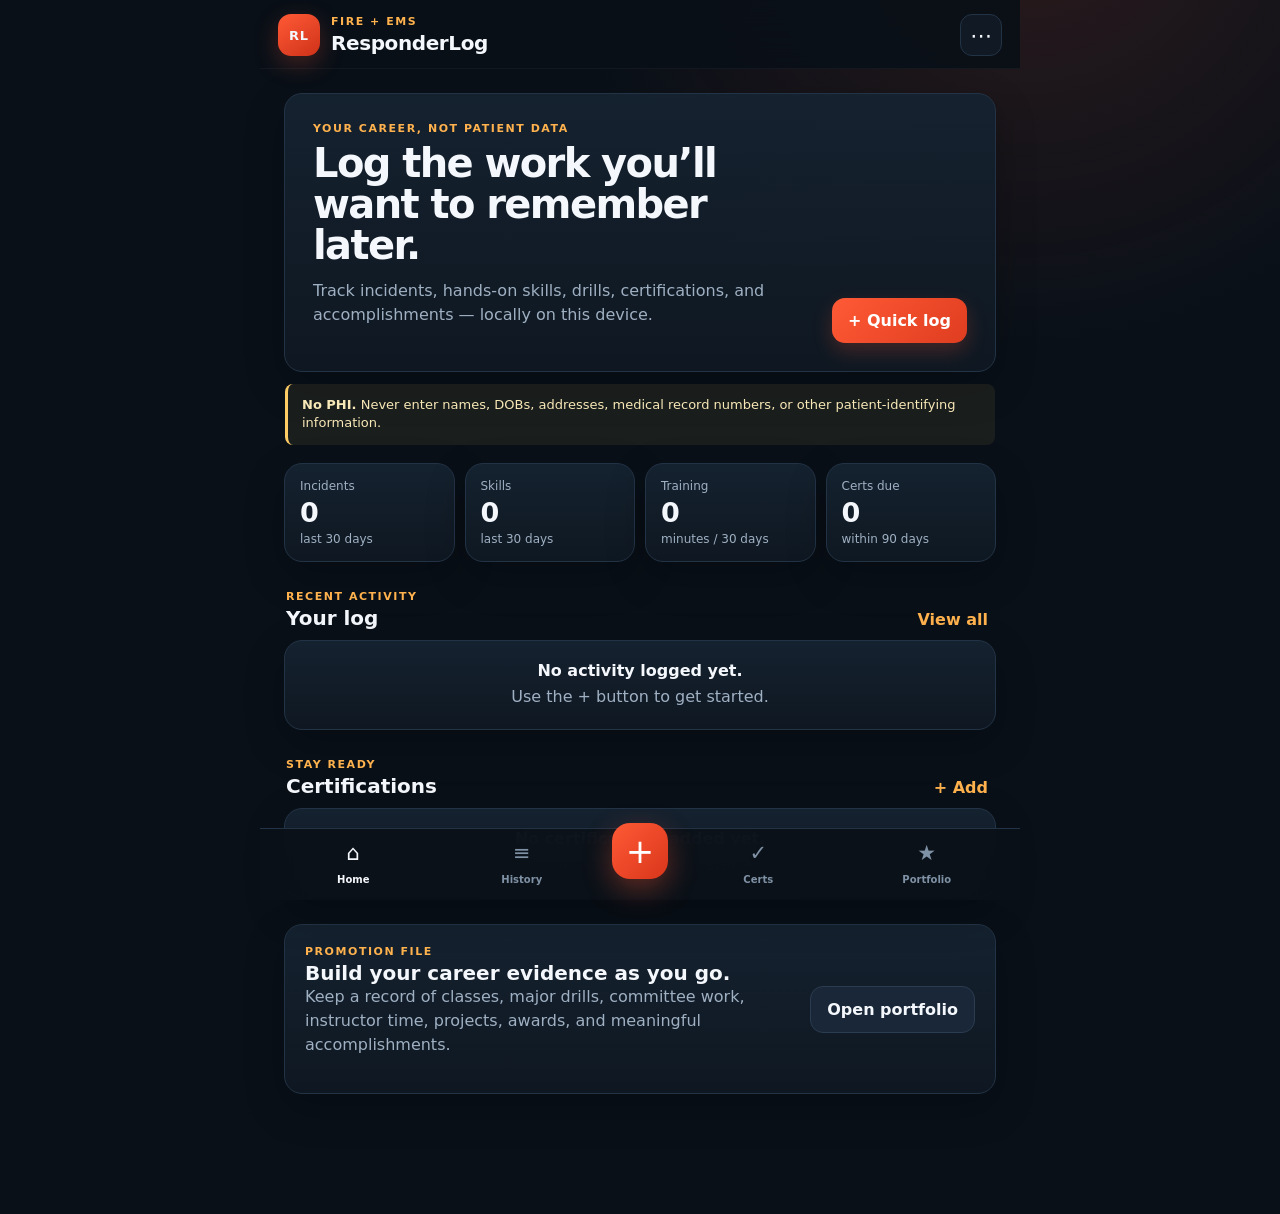
==== index.html @ 91edde7d "Build ResponderLog Fire & EMS career logbook" ====
<!doctype html>
<html lang="en">
<head>
  <meta charset="utf-8" />
  <meta name="viewport" content="width=device-width, initial-scale=1, viewport-fit=cover" />
  <meta name="theme-color" content="#0b1118" />
  <meta name="description" content="A private, offline-first Fire & EMS career logbook for calls, skills, training, certifications, and accomplishments." />
  <title>ResponderLog — Fire & EMS Career Logbook</title>
  <link rel="manifest" href="manifest.json" />
  <link rel="icon" href="icon.svg" type="image/svg+xml" />
  <link rel="stylesheet" href="styles.css" />
</head>
<body>
  <div class="app-shell">
    <header class="topbar">
      <div class="brand-wrap">
        <div class="brand-mark" aria-hidden="true">RL</div>
        <div>
          <div class="eyebrow">FIRE + EMS</div>
          <h1>ResponderLog</h1>
        </div>
      </div>
      <button class="icon-btn" id="openSettings" aria-label="Open data tools">⋯</button>
    </header>

    <main id="app" tabindex="-1">
      <section class="hero card">
        <div>
          <p class="eyebrow">YOUR CAREER, NOT PATIENT DATA</p>
          <h2>Log the work you’ll want to remember later.</h2>
          <p class="muted">Track incidents, hands-on skills, drills, certifications, and accomplishments — locally on this device.</p>
        </div>
        <button class="primary" data-action="open-log">+ Quick log</button>
      </section>

      <section class="privacy-note" role="note">
        <strong>No PHI.</strong> Never enter names, DOBs, addresses, medical record numbers, or other patient-identifying information.
      </section>

      <section class="stats-grid" aria-label="Career snapshot">
        <article class="stat card"><span>Incidents</span><strong id="statIncidents">0</strong><small>last 30 days</small></article>
        <article class="stat card"><span>Skills</span><strong id="statSkills">0</strong><small>last 30 days</small></article>
        <article class="stat card"><span>Training</span><strong id="statTraining">0</strong><small>minutes / 30 days</small></article>
        <article class="stat card"><span>Certs due</span><strong id="statCerts">0</strong><small>within 90 days</small></article>
      </section>

      <section class="section-head">
        <div><p class="eyebrow">RECENT ACTIVITY</p><h3>Your log</h3></div>
        <button class="text-btn" data-view="history">View all</button>
      </section>
      <section id="recentList" class="stack"></section>

      <section class="section-head">
        <div><p class="eyebrow">STAY READY</p><h3>Certifications</h3></div>
        <button class="text-btn" data-action="open-cert">+ Add</button>
      </section>
      <section id="certPreview" class="stack"></section>

      <section class="career-card card">
        <div>
          <p class="eyebrow">PROMOTION FILE</p>
          <h3>Build your career evidence as you go.</h3>
          <p class="muted">Keep a record of classes, major drills, committee work, instructor time, projects, awards, and meaningful accomplishments.</p>
        </div>
        <button class="secondary" data-view="portfolio">Open portfolio</button>
      </section>
    </main>

    <nav class="bottom-nav" aria-label="Primary navigation">
      <button class="nav-item active" data-view="home"><span>⌂</span><small>Home</small></button>
      <button class="nav-item" data-view="history"><span>≡</span><small>History</small></button>
      <button class="nav-add" data-action="open-log" aria-label="Quick log">+</button>
      <button class="nav-item" data-view="certs"><span>✓</span><small>Certs</small></button>
      <button class="nav-item" data-view="portfolio"><span>★</span><small>Portfolio</small></button>
    </nav>
  </div>

  <dialog id="logDialog" class="modal">
    <form method="dialog" id="logForm">
      <div class="modal-head">
        <div><p class="eyebrow">QUICK LOG</p><h3>Add an entry</h3></div>
        <button class="icon-btn" value="cancel" aria-label="Close">×</button>
      </div>

      <div class="segmented" id="entryType" role="group" aria-label="Entry type">
        <button type="button" class="seg active" data-type="incident">Incident</button>
        <button type="button" class="seg" data-type="skill">Skill</button>
        <button type="button" class="seg" data-type="training">Training</button>
        <button type="button" class="seg" data-type="accomplishment">Accomplishment</button>
      </div>

      <input type="hidden" id="logType" value="incident" />

      <label>Date & time<input id="logDate" type="datetime-local" required /></label>
      <label>Category
        <select id="logCategory" required></select>
      </label>
      <label id="minutesWrap" class="hidden">Minutes<input id="logMinutes" type="number" min="1" max="1440" inputmode="numeric" placeholder="60" /></label>
      <label>Short note <span class="optional">optional — no patient identifiers</span>
        <textarea id="logNote" maxlength="220" rows="3" placeholder="Example: Led hose deployment drill; practiced 2-person extension ladder raise."></textarea>
      </label>
      <div class="danger-copy">Do not document patient names, exact addresses, DOBs, phone numbers, MRNs, or identifying incident details.</div>
      <button type="submit" class="primary full">Save entry</button>
    </form>
  </dialog>

  <dialog id="certDialog" class="modal">
    <form method="dialog" id="certForm">
      <div class="modal-head">
        <div><p class="eyebrow">CERTIFICATION</p><h3>Add certification</h3></div>
        <button class="icon-btn" value="cancel" aria-label="Close">×</button>
      </div>
      <label>Certification name<input id="certName" required maxlength="80" placeholder="Paramedic, ACLS, Fire Officer I…" /></label>
      <label>Expiration date<input id="certExpiry" type="date" required /></label>
      <label>Credential / note <span class="optional">optional</span><input id="certNote" maxlength="120" placeholder="State, provider, renewal note" /></label>
      <button type="submit" class="primary full">Save certification</button>
    </form>
  </dialog>

  <dialog id="dataDialog" class="modal">
    <div class="modal-head">
      <div><p class="eyebrow">DATA TOOLS</p><h3>Your data stays yours</h3></div>
      <button class="icon-btn" id="closeSettings" aria-label="Close">×</button>
    </div>
    <p class="muted">ResponderLog uses this browser’s local storage. Export a backup before clearing browser data or changing devices.</p>
    <div class="tool-grid">
      <button class="secondary" id="exportJson">Export backup (.json)</button>
      <button class="secondary" id="exportCsv">Export log (.csv)</button>
      <label class="secondary file-label">Import backup<input type="file" id="importJson" accept="application/json" hidden /></label>
      <button class="danger" id="clearData">Clear all local data</button>
    </div>
  </dialog>

  <script src="app.js" defer></script>
</body>
</html>
---- styles.css ----
:root {
  --bg: #091018;
  --panel: #111a24;
  --panel-2: #152230;
  --line: #233346;
  --text: #f4f7fb;
  --muted: #9fb0c2;
  --accent: #ff5a36;
  --accent-2: #ffb24d;
  --good: #5ed49a;
  --warn: #ffcc66;
  --danger: #ff7a78;
  --shadow: 0 14px 40px rgba(0,0,0,.24);
  --radius: 18px;
}
* { box-sizing: border-box; }
html { background: var(--bg); color-scheme: dark; }
body { margin: 0; min-height: 100vh; background: radial-gradient(circle at 80% -10%, rgba(255,90,54,.15), transparent 28%), var(--bg); color: var(--text); font-family: Inter, ui-sans-serif, system-ui, -apple-system, BlinkMacSystemFont, "Segoe UI", sans-serif; }
button, input, select, textarea { font: inherit; }
button { cursor: pointer; }
.app-shell { width: min(760px, 100%); margin: 0 auto; min-height: 100vh; padding-bottom: 96px; }
.topbar { position: sticky; top: 0; z-index: 10; display: flex; align-items: center; justify-content: space-between; padding: max(14px, env(safe-area-inset-top)) 18px 12px; background: rgba(9,16,24,.9); backdrop-filter: blur(18px); border-bottom: 1px solid rgba(255,255,255,.04); }
.brand-wrap { display: flex; align-items: center; gap: 11px; }
.brand-mark { width: 42px; height: 42px; border-radius: 13px; display: grid; place-items: center; background: linear-gradient(145deg, var(--accent), #cf3219); font-size: 13px; font-weight: 900; letter-spacing: .06em; box-shadow: 0 8px 24px rgba(255,90,54,.25); }
h1,h2,h3,p { margin-top: 0; }
h1 { font-size: 20px; margin-bottom: 0; letter-spacing: -.02em; }
h2 { font-size: clamp(27px, 5vw, 40px); line-height: 1.03; margin: 8px 0 12px; letter-spacing: -.04em; }
h3 { font-size: 20px; margin-bottom: 0; }
main { padding: 16px; }
.eyebrow { margin-bottom: 3px; font-size: 11px; font-weight: 800; letter-spacing: .14em; color: var(--accent-2); }
.muted { color: var(--muted); line-height: 1.5; }
.card { background: linear-gradient(180deg, rgba(21,34,48,.96), rgba(15,24,34,.96)); border: 1px solid var(--line); border-radius: var(--radius); box-shadow: var(--shadow); }
.hero { padding: 22px; display: grid; gap: 18px; }
.privacy-note { margin: 12px 1px 18px; padding: 12px 14px; border-left: 3px solid var(--warn); background: rgba(255,204,102,.07); border-radius: 8px; color: #f8e8b7; font-size: 13px; line-height: 1.45; }
.primary, .secondary, .danger { border: 0; border-radius: 13px; padding: 13px 16px; font-weight: 800; }
.primary { color: #fff; background: linear-gradient(135deg, var(--accent), #df3d20); box-shadow: 0 8px 20px rgba(255,90,54,.22); }
.secondary { color: var(--text); background: #192738; border: 1px solid #2b3c50; }
.danger { color: #ffe5e5; background: rgba(255,122,120,.12); border: 1px solid rgba(255,122,120,.32); }
.full { width: 100%; }
.icon-btn { width: 42px; height: 42px; border: 1px solid var(--line); border-radius: 12px; background: var(--panel); color: var(--text); font-size: 22px; }
.text-btn { border: 0; background: transparent; color: var(--accent-2); font-weight: 800; }
.stats-grid { display: grid; grid-template-columns: repeat(2, minmax(0, 1fr)); gap: 10px; }
.stat { padding: 15px; display: grid; gap: 4px; }
.stat span, .stat small { color: var(--muted); font-size: 12px; }
.stat strong { font-size: 27px; letter-spacing: -.04em; }
.section-head { display: flex; align-items: end; justify-content: space-between; margin: 28px 2px 10px; }
.stack { display: grid; gap: 9px; }
.log-row, .cert-row { padding: 14px; display: grid; grid-template-columns: auto 1fr auto; gap: 12px; align-items: center; }
.log-icon { width: 42px; height: 42px; border-radius: 13px; display: grid; place-items: center; background: #1b2a3b; border: 1px solid #2b3d53; font-weight: 900; color: var(--accent-2); }
.log-copy strong, .cert-copy strong { display: block; margin-bottom: 3px; }
.log-copy span, .cert-copy span { display: block; color: var(--muted); font-size: 12px; line-height: 1.35; }
.row-meta { text-align: right; color: var(--muted); font-size: 11px; }
.row-delete { margin-top: 5px; border: 0; background: none; color: #71849a; font-size: 11px; }
.cert-badge { justify-self: end; border-radius: 999px; padding: 6px 9px; font-size: 11px; font-weight: 800; background: rgba(94,212,154,.1); color: var(--good); }
.cert-badge.warn { color: var(--warn); background: rgba(255,204,102,.1); }
.cert-badge.due { color: var(--danger); background: rgba(255,122,120,.1); }
.career-card { margin-top: 26px; padding: 20px; display: grid; gap: 14px; }
.empty { padding: 20px; display: grid; gap: 5px; text-align: center; }
.bottom-nav { position: fixed; z-index: 20; left: 50%; bottom: 0; transform: translateX(-50%); width: min(760px, 100%); display: grid; grid-template-columns: 1fr 1fr 68px 1fr 1fr; align-items: end; padding: 8px 9px max(9px, env(safe-area-inset-bottom)); background: rgba(11,17,24,.96); backdrop-filter: blur(18px); border-top: 1px solid var(--line); }
.nav-item, .nav-add { border: 0; background: transparent; color: #7f91a5; }
.nav-item { min-height: 54px; display: grid; place-items: center; gap: 1px; }
.nav-item span { font-size: 21px; line-height: 1; }
.nav-item small { font-size: 10px; font-weight: 700; }
.nav-item.active { color: var(--text); }
.nav-add { align-self: center; justify-self: center; width: 56px; height: 56px; margin-top: -26px; border-radius: 18px; background: linear-gradient(135deg, var(--accent), #d9361b); color: #fff; font-size: 34px; box-shadow: 0 10px 28px rgba(255,90,54,.35); }
.modal { width: min(600px, calc(100% - 20px)); max-height: 88vh; overflow: auto; border: 1px solid var(--line); border-radius: 20px; padding: 18px; background: #0f1822; color: var(--text); box-shadow: 0 26px 90px rgba(0,0,0,.5); }
.modal::backdrop { background: rgba(1,5,9,.76); backdrop-filter: blur(4px); }
.modal-head { display: flex; justify-content: space-between; align-items: center; margin-bottom: 18px; }
.modal h3 { font-size: 25px; }
label { display: grid; gap: 7px; margin: 14px 0; font-weight: 700; font-size: 13px; }
.optional { color: var(--muted); font-weight: 500; }
input, select, textarea { width: 100%; border: 1px solid #2a3a4d; border-radius: 12px; padding: 12px; background: #0b131c; color: var(--text); outline: none; }
input:focus, select:focus, textarea:focus { border-color: #667d98; box-shadow: 0 0 0 3px rgba(102,125,152,.12); }
textarea { resize: vertical; }
.segmented { display: grid; grid-template-columns: repeat(4, 1fr); gap: 5px; padding: 5px; background: #0a121b; border-radius: 14px; border: 1px solid var(--line); }
.seg { border: 0; border-radius: 10px; padding: 10px 6px; background: transparent; color: var(--muted); font-size: 11px; font-weight: 800; }
.seg.active { background: #213146; color: #fff; }
.danger-copy { margin: 12px 0 16px; color: #ffb7b5; font-size: 12px; line-height: 1.4; }
.hidden { display: none !important; }
.tool-grid { display: grid; gap: 9px; }
.file-label { display: block; text-align: center; cursor: pointer; }
.view-title { margin: 8px 0 18px; }
.filter-row { display: flex; gap: 7px; overflow-x: auto; padding-bottom: 6px; margin-bottom: 12px; }
.filter { white-space: nowrap; border: 1px solid var(--line); border-radius: 999px; padding: 8px 11px; background: #111c28; color: var(--muted); font-size: 12px; font-weight: 800; }
.filter.active { color: #fff; border-color: rgba(255,90,54,.5); background: rgba(255,90,54,.12); }
.portfolio-summary { display: grid; gap: 10px; }
.portfolio-item { padding: 17px; }
.portfolio-item strong { font-size: 28px; display: block; }
.portfolio-item span { color: var(--muted); font-size: 12px; }
@media (min-width: 640px) {
  main { padding: 24px; }
  .hero { grid-template-columns: 1fr auto; align-items: end; padding: 28px; }
  .stats-grid { grid-template-columns: repeat(4, 1fr); }
  .career-card { grid-template-columns: 1fr auto; align-items: center; }
}
@media (max-width: 460px) {
  .segmented { grid-template-columns: repeat(2, 1fr); }
  .log-row, .cert-row { grid-template-columns: auto 1fr; }
  .row-meta, .cert-badge { grid-column: 2; justify-self: start; text-align: left; }
}
@media (prefers-reduced-motion: no-preference) {
  button { transition: transform .12s ease, opacity .12s ease, background .12s ease; }
  button:active { transform: scale(.98); }
}
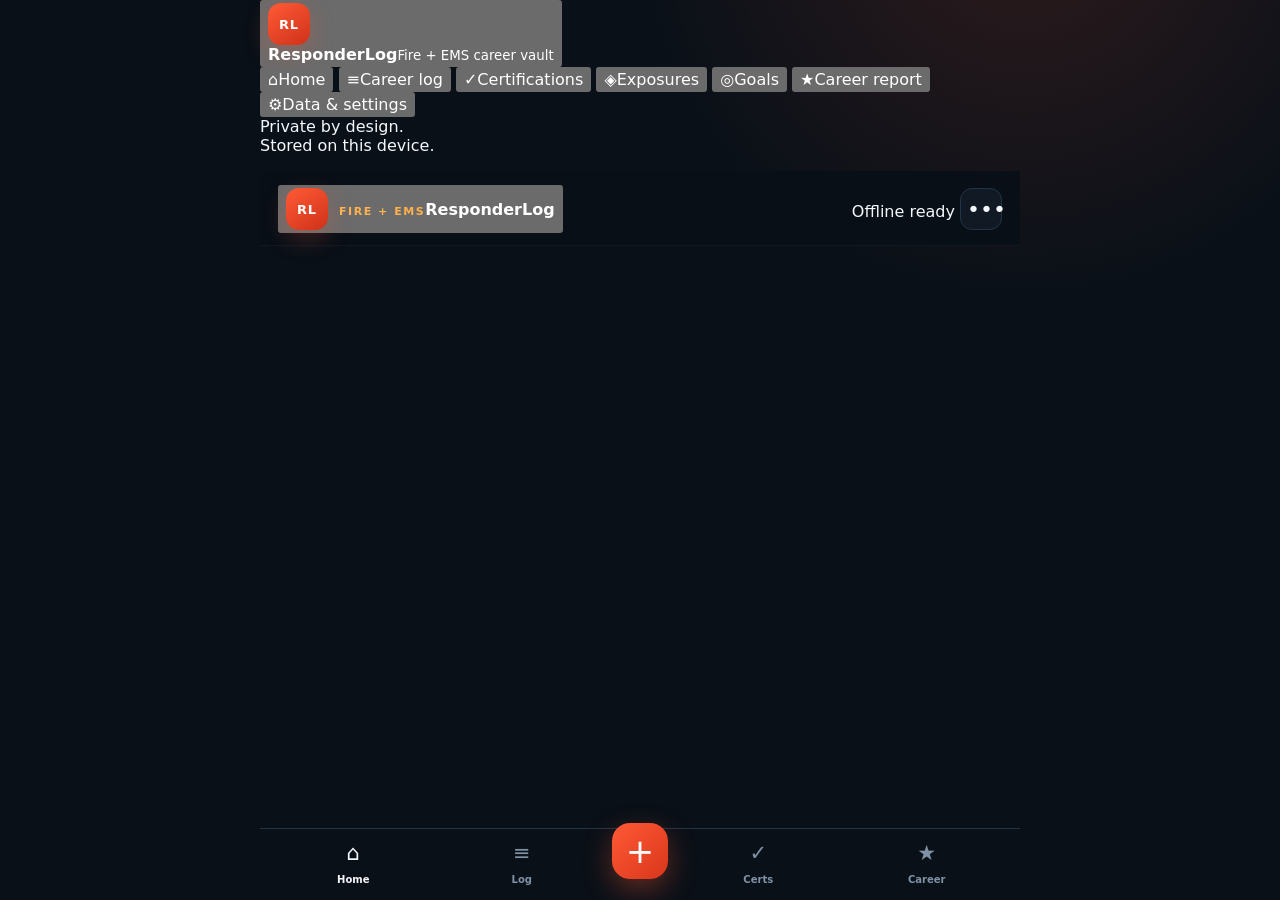
==== commit 8ae0eb94: "Rebuild ResponderLog application shell" ====
--- a/index.html
+++ b/index.html
@@ -3,134 +3,230 @@
 <head>
   <meta charset="utf-8" />
   <meta name="viewport" content="width=device-width, initial-scale=1, viewport-fit=cover" />
-  <meta name="theme-color" content="#0b1118" />
-  <meta name="description" content="A private, offline-first Fire & EMS career logbook for calls, skills, training, certifications, and accomplishments." />
-  <title>ResponderLog — Fire & EMS Career Logbook</title>
+  <meta name="theme-color" content="#0a111b" />
+  <meta name="description" content="ResponderLog is a private, offline-first Fire & EMS career logbook for calls, skills, training, exposures, certifications, goals, and accomplishments." />
+  <meta name="apple-mobile-web-app-capable" content="yes" />
+  <meta name="apple-mobile-web-app-status-bar-style" content="black-translucent" />
+  <meta name="apple-mobile-web-app-title" content="ResponderLog" />
+  <title>ResponderLog — Own Your Fire & EMS Career Record</title>
   <link rel="manifest" href="manifest.json" />
   <link rel="icon" href="icon.svg" type="image/svg+xml" />
   <link rel="stylesheet" href="styles.css" />
 </head>
 <body>
   <div class="app-shell">
-    <header class="topbar">
-      <div class="brand-wrap">
-        <div class="brand-mark" aria-hidden="true">RL</div>
-        <div>
-          <div class="eyebrow">FIRE + EMS</div>
-          <h1>ResponderLog</h1>
+    <aside class="desktop-rail" aria-label="Primary navigation">
+      <button class="rail-brand" data-view="home" aria-label="ResponderLog home">
+        <span class="brand-mark">RL</span>
+        <span><strong>ResponderLog</strong><small>Fire + EMS career vault</small></span>
+      </button>
+      <nav class="rail-nav">
+        <button class="rail-link active" data-view="home"><span>⌂</span>Home</button>
+        <button class="rail-link" data-view="history"><span>≡</span>Career log</button>
+        <button class="rail-link" data-view="certs"><span>✓</span>Certifications</button>
+        <button class="rail-link" data-view="exposures"><span>◈</span>Exposures</button>
+        <button class="rail-link" data-view="goals"><span>◎</span>Goals</button>
+        <button class="rail-link" data-view="portfolio"><span>★</span>Career report</button>
+      </nav>
+      <div class="rail-foot">
+        <button class="rail-link" id="openSettingsRail"><span>⚙</span>Data & settings</button>
+        <p>Private by design.<br />Stored on this device.</p>
+      </div>
+    </aside>
+
+    <section class="app-column">
+      <header class="topbar">
+        <button class="brand-wrap mobile-brand" data-view="home" aria-label="ResponderLog home">
+          <span class="brand-mark">RL</span>
+          <span><span class="eyebrow">FIRE + EMS</span><strong>ResponderLog</strong></span>
+        </button>
+        <div class="topbar-actions">
+          <span id="connectionBadge" class="connection-badge" aria-live="polite">Offline ready</span>
+          <button class="icon-btn" id="openSettings" aria-label="Open data and settings">•••</button>
         </div>
-      </div>
-      <button class="icon-btn" id="openSettings" aria-label="Open data tools">⋯</button>
-    </header>
-
-    <main id="app" tabindex="-1">
-      <section class="hero card">
-        <div>
-          <p class="eyebrow">YOUR CAREER, NOT PATIENT DATA</p>
-          <h2>Log the work you’ll want to remember later.</h2>
-          <p class="muted">Track incidents, hands-on skills, drills, certifications, and accomplishments — locally on this device.</p>
-        </div>
-        <button class="primary" data-action="open-log">+ Quick log</button>
-      </section>
-
-      <section class="privacy-note" role="note">
-        <strong>No PHI.</strong> Never enter names, DOBs, addresses, medical record numbers, or other patient-identifying information.
-      </section>
-
-      <section class="stats-grid" aria-label="Career snapshot">
-        <article class="stat card"><span>Incidents</span><strong id="statIncidents">0</strong><small>last 30 days</small></article>
-        <article class="stat card"><span>Skills</span><strong id="statSkills">0</strong><small>last 30 days</small></article>
-        <article class="stat card"><span>Training</span><strong id="statTraining">0</strong><small>minutes / 30 days</small></article>
-        <article class="stat card"><span>Certs due</span><strong id="statCerts">0</strong><small>within 90 days</small></article>
-      </section>
-
-      <section class="section-head">
-        <div><p class="eyebrow">RECENT ACTIVITY</p><h3>Your log</h3></div>
-        <button class="text-btn" data-view="history">View all</button>
-      </section>
-      <section id="recentList" class="stack"></section>
-
-      <section class="section-head">
-        <div><p class="eyebrow">STAY READY</p><h3>Certifications</h3></div>
-        <button class="text-btn" data-action="open-cert">+ Add</button>
-      </section>
-      <section id="certPreview" class="stack"></section>
-
-      <section class="career-card card">
-        <div>
-          <p class="eyebrow">PROMOTION FILE</p>
-          <h3>Build your career evidence as you go.</h3>
-          <p class="muted">Keep a record of classes, major drills, committee work, instructor time, projects, awards, and meaningful accomplishments.</p>
-        </div>
-        <button class="secondary" data-view="portfolio">Open portfolio</button>
-      </section>
-    </main>
-
-    <nav class="bottom-nav" aria-label="Primary navigation">
-      <button class="nav-item active" data-view="home"><span>⌂</span><small>Home</small></button>
-      <button class="nav-item" data-view="history"><span>≡</span><small>History</small></button>
-      <button class="nav-add" data-action="open-log" aria-label="Quick log">+</button>
-      <button class="nav-item" data-view="certs"><span>✓</span><small>Certs</small></button>
-      <button class="nav-item" data-view="portfolio"><span>★</span><small>Portfolio</small></button>
-    </nav>
+      </header>
+
+      <main id="app" tabindex="-1" aria-live="polite"></main>
+
+      <nav class="bottom-nav" aria-label="Primary navigation">
+        <button class="nav-item active" data-view="home"><span>⌂</span><small>Home</small></button>
+        <button class="nav-item" data-view="history"><span>≡</span><small>Log</small></button>
+        <button class="nav-add" data-action="open-capture" aria-label="Add career record">+</button>
+        <button class="nav-item" data-view="certs"><span>✓</span><small>Certs</small></button>
+        <button class="nav-item" data-view="career"><span>★</span><small>Career</small></button>
+      </nav>
+    </section>
   </div>
 
+  <dialog id="captureDialog" class="modal capture-modal">
+    <div class="modal-head">
+      <div><p class="eyebrow">QUICK CAPTURE</p><h2>What did you do?</h2></div>
+      <button class="icon-btn" data-close-dialog="captureDialog" aria-label="Close">×</button>
+    </div>
+    <div class="capture-grid">
+      <button class="capture-choice" data-action="open-log" data-type="incident"><span class="capture-icon fire">INC</span><strong>Incident</strong><small>Call category only</small></button>
+      <button class="capture-choice" data-action="open-log" data-type="skill"><span class="capture-icon ems">SKL</span><strong>Skill</strong><small>Hands-on repetition</small></button>
+      <button class="capture-choice" data-action="open-log" data-type="training"><span class="capture-icon train">TRN</span><strong>Training</strong><small>Class or drill time</small></button>
+      <button class="capture-choice" data-action="open-exposure"><span class="capture-icon expose">EXP</span><strong>Exposure</strong><small>Career health record</small></button>
+      <button class="capture-choice wide" data-action="open-log" data-type="accomplishment"><span class="capture-icon win">★</span><strong>Career win</strong><small>Leadership, project, award, instructor milestone</small></button>
+    </div>
+    <p class="privacy-inline"><strong>No PHI.</strong> ResponderLog is a personal career record, not an ePCR or official incident report.</p>
+  </dialog>
+
   <dialog id="logDialog" class="modal">
-    <form method="dialog" id="logForm">
-      <div class="modal-head">
-        <div><p class="eyebrow">QUICK LOG</p><h3>Add an entry</h3></div>
-        <button class="icon-btn" value="cancel" aria-label="Close">×</button>
-      </div>
-
+    <form id="logForm" novalidate>
+      <div class="modal-head">
+        <div><p class="eyebrow" id="logEyebrow">CAREER LOG</p><h2 id="logTitle">Add entry</h2></div>
+        <button type="button" class="icon-btn" data-close-dialog="logDialog" aria-label="Close">×</button>
+      </div>
+      <input type="hidden" id="logId" />
+      <input type="hidden" id="logType" value="incident" />
       <div class="segmented" id="entryType" role="group" aria-label="Entry type">
         <button type="button" class="seg active" data-type="incident">Incident</button>
         <button type="button" class="seg" data-type="skill">Skill</button>
         <button type="button" class="seg" data-type="training">Training</button>
-        <button type="button" class="seg" data-type="accomplishment">Accomplishment</button>
-      </div>
-
-      <input type="hidden" id="logType" value="incident" />
-
-      <label>Date & time<input id="logDate" type="datetime-local" required /></label>
-      <label>Category
-        <select id="logCategory" required></select>
+        <button type="button" class="seg" data-type="accomplishment">Career win</button>
+      </div>
+      <div class="field-grid two">
+        <label>Date & time<input id="logDate" type="datetime-local" required /></label>
+        <label>Category<select id="logCategory" required></select></label>
+      </div>
+      <div class="field-grid two">
+        <label id="minutesWrap" class="hidden">Minutes<input id="logMinutes" type="number" min="1" max="1440" inputmode="numeric" placeholder="60" /></label>
+        <label id="confidenceWrap" class="hidden">How did it feel?
+          <select id="logConfidence">
+            <option value="">Not rated</option><option value="1">Needs practice</option><option value="2">Developing</option><option value="3">Comfortable</option><option value="4">Strong</option>
+          </select>
+        </label>
+      </div>
+      <label>Short note <span class="optional">optional</span>
+        <textarea id="logNote" maxlength="300" rows="3" placeholder="Keep it brief and non-identifying."></textarea>
       </label>
-      <label id="minutesWrap" class="hidden">Minutes<input id="logMinutes" type="number" min="1" max="1440" inputmode="numeric" placeholder="60" /></label>
-      <label>Short note <span class="optional">optional — no patient identifiers</span>
-        <textarea id="logNote" maxlength="220" rows="3" placeholder="Example: Led hose deployment drill; practiced 2-person extension ladder raise."></textarea>
-      </label>
-      <div class="danger-copy">Do not document patient names, exact addresses, DOBs, phone numbers, MRNs, or identifying incident details.</div>
-      <button type="submit" class="primary full">Save entry</button>
+      <div id="phiWarning" class="form-warning hidden" role="alert">Potential identifying information detected. Remove phone/email/address/DOB-style details before saving.</div>
+      <p class="privacy-inline compact"><strong>Protect privacy:</strong> no names, DOBs, exact addresses, phone numbers, MRNs, or other patient identifiers.</p>
+      <button type="submit" class="primary full" id="saveLogButton">Save entry</button>
     </form>
   </dialog>
 
   <dialog id="certDialog" class="modal">
-    <form method="dialog" id="certForm">
-      <div class="modal-head">
-        <div><p class="eyebrow">CERTIFICATION</p><h3>Add certification</h3></div>
-        <button class="icon-btn" value="cancel" aria-label="Close">×</button>
-      </div>
+    <form id="certForm" novalidate>
+      <div class="modal-head">
+        <div><p class="eyebrow">CERTIFICATION</p><h2 id="certTitle">Add certification</h2></div>
+        <button type="button" class="icon-btn" data-close-dialog="certDialog" aria-label="Close">×</button>
+      </div>
+      <input type="hidden" id="certId" />
       <label>Certification name<input id="certName" required maxlength="80" placeholder="Paramedic, ACLS, Fire Officer I…" /></label>
-      <label>Expiration date<input id="certExpiry" type="date" required /></label>
-      <label>Credential / note <span class="optional">optional</span><input id="certNote" maxlength="120" placeholder="State, provider, renewal note" /></label>
+      <div class="field-grid two">
+        <label>Category
+          <select id="certCategory"><option>EMS</option><option>Fire</option><option>Hazmat</option><option>Driver / Operator</option><option>Officer</option><option>Instructor</option><option>Rescue</option><option>Other</option></select>
+        </label>
+        <label>Expiration date<input id="certExpiry" type="date" required /></label>
+      </div>
+      <div class="field-grid two">
+        <label>CE / renewal hours needed <span class="optional">optional</span><input id="certHoursNeeded" type="number" min="0" max="1000" step="0.5" inputmode="decimal" placeholder="0" /></label>
+        <label>Hours completed <span class="optional">optional</span><input id="certHoursDone" type="number" min="0" max="1000" step="0.5" inputmode="decimal" placeholder="0" /></label>
+      </div>
+      <label>Issuer / renewal note <span class="optional">optional</span><input id="certNote" maxlength="140" placeholder="NREMT, state, AHA, department…" /></label>
       <button type="submit" class="primary full">Save certification</button>
     </form>
   </dialog>
 
-  <dialog id="dataDialog" class="modal">
+  <dialog id="exposureDialog" class="modal">
+    <form id="exposureForm" novalidate>
+      <div class="modal-head">
+        <div><p class="eyebrow">PERSONAL EXPOSURE RECORD</p><h2 id="exposureTitle">Document exposure</h2></div>
+        <button type="button" class="icon-btn" data-close-dialog="exposureDialog" aria-label="Close">×</button>
+      </div>
+      <input type="hidden" id="exposureId" />
+      <div class="field-grid two">
+        <label>Date & time<input id="exposureDate" type="datetime-local" required /></label>
+        <label>Exposure type
+          <select id="exposureType" required>
+            <option>Smoke / products of combustion</option><option>Hazmat / chemical</option><option>Blood / body fluid</option><option>Biological / infectious</option><option>Heat / cold</option><option>Noise</option><option>Physical injury / near miss</option><option>Other occupational exposure</option>
+          </select>
+        </label>
+      </div>
+      <div class="field-grid two">
+        <label>Significance<select id="exposureSeverity"><option value="routine">Routine / low</option><option value="notable">Notable</option><option value="significant">Significant</option></select></label>
+        <label>Decon / cleanup<select id="exposureDecon"><option>Not applicable</option><option>Completed on scene</option><option>Completed after call</option><option>Not completed</option></select></label>
+      </div>
+      <label>PPE used <span class="optional">optional</span><input id="exposurePpe" maxlength="120" placeholder="SCBA, turnout gear, gloves, eye protection…" /></label>
+      <label>General incident reference <span class="optional">optional — no exact address or patient info</span><input id="exposureRef" maxlength="80" placeholder="Department incident # or broad reference" /></label>
+      <label>What happened? <span class="optional">optional</span><textarea id="exposureNote" maxlength="400" rows="4" placeholder="Brief occupational exposure details only. No patient identifiers."></textarea></label>
+      <div id="exposurePhiWarning" class="form-warning hidden" role="alert">Potential identifying information detected. Remove phone/email/address/DOB-style details before saving.</div>
+      <p class="privacy-inline compact"><strong>Important:</strong> this is your personal record only. Follow department reporting, medical evaluation, workers’ compensation, and exposure-control requirements separately.</p>
+      <button type="submit" class="primary full">Save exposure record</button>
+    </form>
+  </dialog>
+
+  <dialog id="goalDialog" class="modal">
+    <form id="goalForm" novalidate>
+      <div class="modal-head">
+        <div><p class="eyebrow">CAREER TARGET</p><h2 id="goalTitle">Add goal</h2></div>
+        <button type="button" class="icon-btn" data-close-dialog="goalDialog" aria-label="Close">×</button>
+      </div>
+      <input type="hidden" id="goalId" />
+      <label>Goal<input id="goalName" required maxlength="100" placeholder="Complete Fire Officer I, promote to Engineer…" /></label>
+      <div class="field-grid two">
+        <label>Category<select id="goalCategory"><option>Promotion</option><option>Certification</option><option>Skill</option><option>Education</option><option>Fitness</option><option>Leadership</option><option>Other</option></select></label>
+        <label>Target date<input id="goalDate" type="date" /></label>
+      </div>
+      <label>Progress <span id="goalProgressLabel">0%</span><input id="goalProgress" type="range" min="0" max="100" step="5" value="0" /></label>
+      <label>Next step <span class="optional">optional</span><textarea id="goalNote" maxlength="240" rows="3" placeholder="What is the next concrete action?"></textarea></label>
+      <button type="submit" class="primary full">Save goal</button>
+    </form>
+  </dialog>
+
+  <dialog id="profileDialog" class="modal">
+    <form id="profileForm">
+      <div class="modal-head">
+        <div><p class="eyebrow">CAREER PROFILE</p><h2>Make it yours</h2></div>
+        <button type="button" class="icon-btn" data-close-dialog="profileDialog" aria-label="Close">×</button>
+      </div>
+      <label>Preferred name <span class="optional">optional</span><input id="profileName" maxlength="50" placeholder="David" /></label>
+      <div class="field-grid two">
+        <label>Current role <span class="optional">optional</span><input id="profileRole" maxlength="70" placeholder="Firefighter / Paramedic" /></label>
+        <label>Career start date <span class="optional">optional</span><input id="profileStart" type="date" /></label>
+      </div>
+      <label>Agency / department <span class="optional">optional</span><input id="profileAgency" maxlength="90" placeholder="For your career report" /></label>
+      <button type="submit" class="primary full">Save profile</button>
+    </form>
+  </dialog>
+
+  <dialog id="dataDialog" class="modal settings-modal">
     <div class="modal-head">
-      <div><p class="eyebrow">DATA TOOLS</p><h3>Your data stays yours</h3></div>
-      <button class="icon-btn" id="closeSettings" aria-label="Close">×</button>
+      <div><p class="eyebrow">DATA + SETTINGS</p><h2>Your record belongs to you</h2></div>
+      <button class="icon-btn" data-close-dialog="dataDialog" aria-label="Close">×</button>
     </div>
-    <p class="muted">ResponderLog uses this browser’s local storage. Export a backup before clearing browser data or changing devices.</p>
-    <div class="tool-grid">
-      <button class="secondary" id="exportJson">Export backup (.json)</button>
-      <button class="secondary" id="exportCsv">Export log (.csv)</button>
-      <label class="secondary file-label">Import backup<input type="file" id="importJson" accept="application/json" hidden /></label>
+    <section class="settings-section">
+      <div><strong>Device storage</strong><p>Records stay in this browser. There is no ResponderLog account or cloud database.</p></div>
+      <span class="status-pill good">Local only</span>
+    </section>
+    <section class="settings-section vertical">
+      <strong>Backup & portability</strong>
+      <p>Export a backup before clearing site data, replacing your phone, or changing browsers.</p>
+      <div class="tool-grid">
+        <button class="secondary" id="exportJson">Download full backup</button>
+        <button class="secondary" id="exportCsv">Export career log CSV</button>
+        <button class="secondary" id="exportExposureCsv">Export exposure CSV</button>
+        <label class="secondary file-label">Import backup<input type="file" id="importJson" accept="application/json,.json" hidden /></label>
+      </div>
+    </section>
+    <section class="settings-section">
+      <div><strong>Appearance</strong><p>Switch between dark and light mode.</p></div>
+      <button class="secondary compact-button" id="toggleTheme">Use light</button>
+    </section>
+    <section class="settings-section install-row hidden" id="installRow">
+      <div><strong>Install ResponderLog</strong><p>Add it to your home screen and use it like an app.</p></div>
+      <button class="primary compact-button" id="installApp">Install</button>
+    </section>
+    <section class="settings-section vertical danger-zone">
+      <strong>Danger zone</strong><p>Clearing local data cannot be undone unless you have a backup.</p>
       <button class="danger" id="clearData">Clear all local data</button>
-    </div>
-  </dialog>
-
+    </section>
+  </dialog>
+
+  <div id="toast" class="toast" role="status" aria-live="polite"></div>
   <script src="app.js" defer></script>
 </body>
 </html>
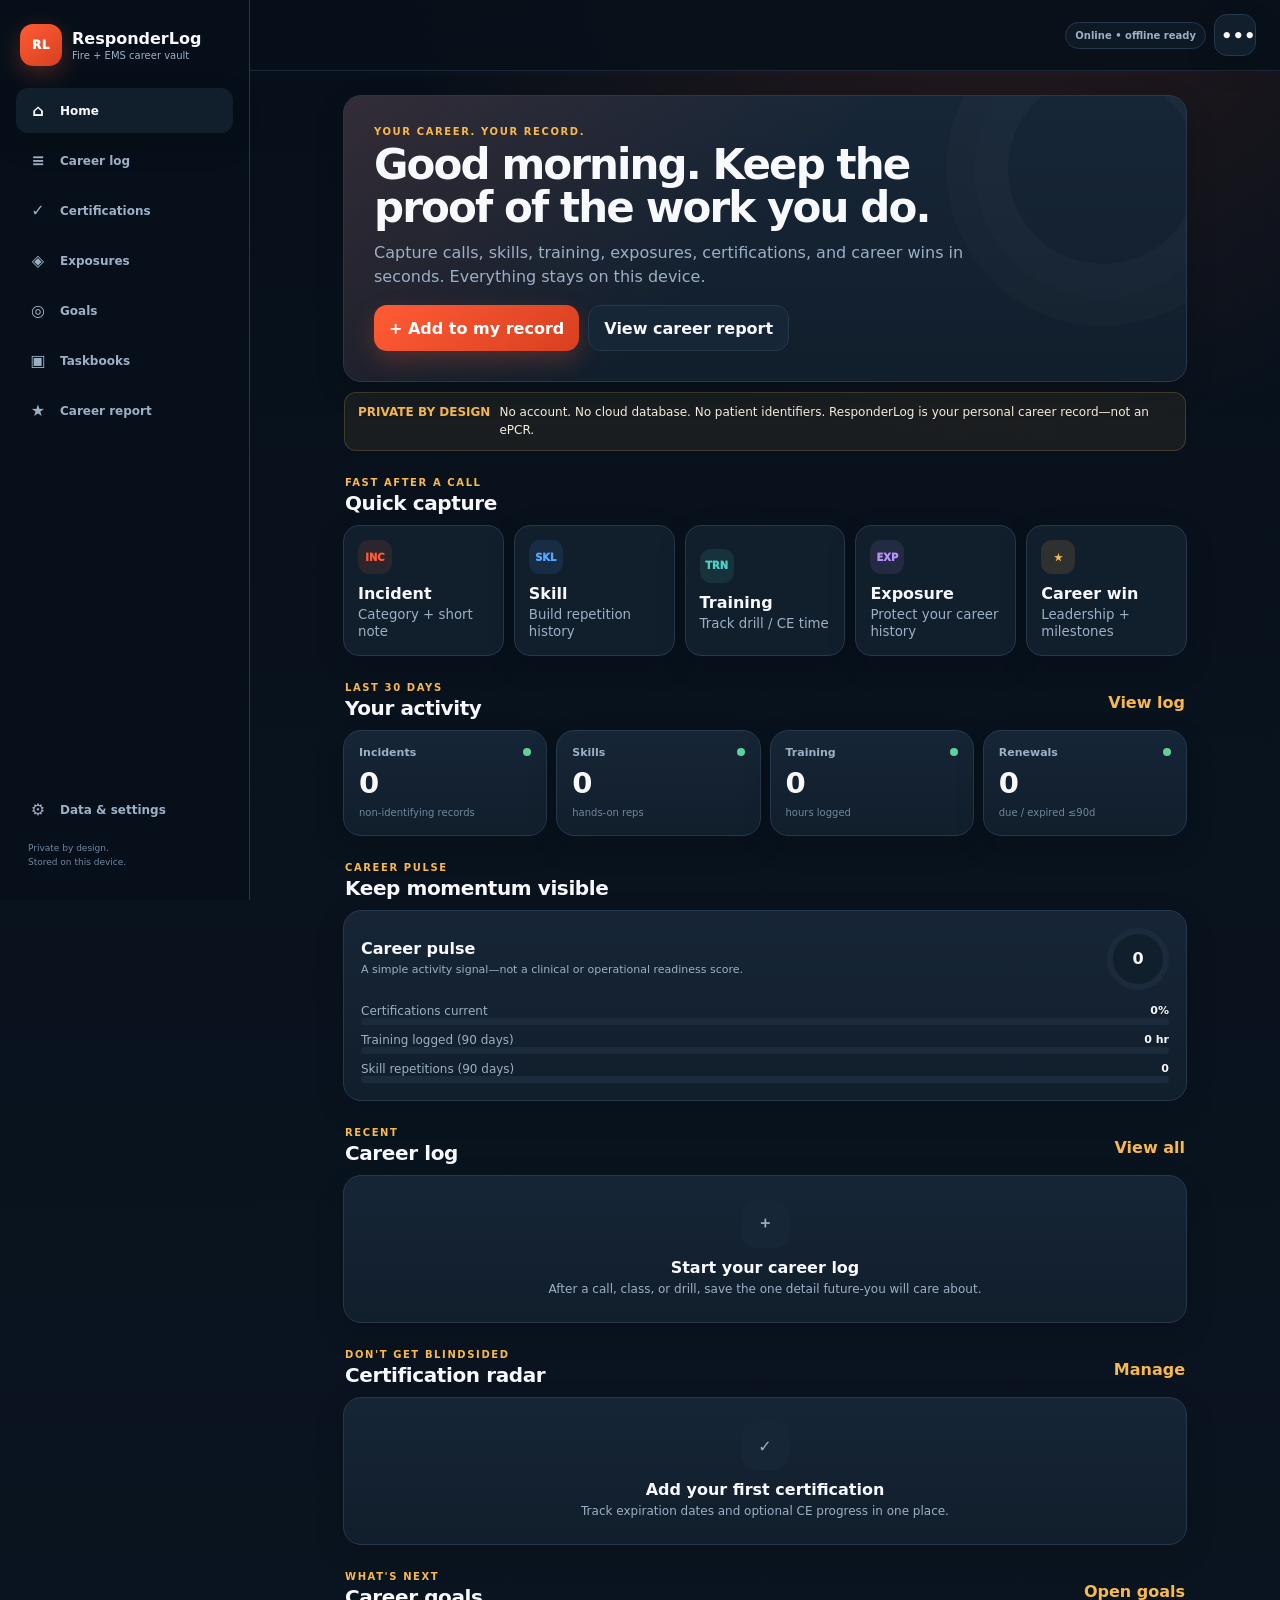
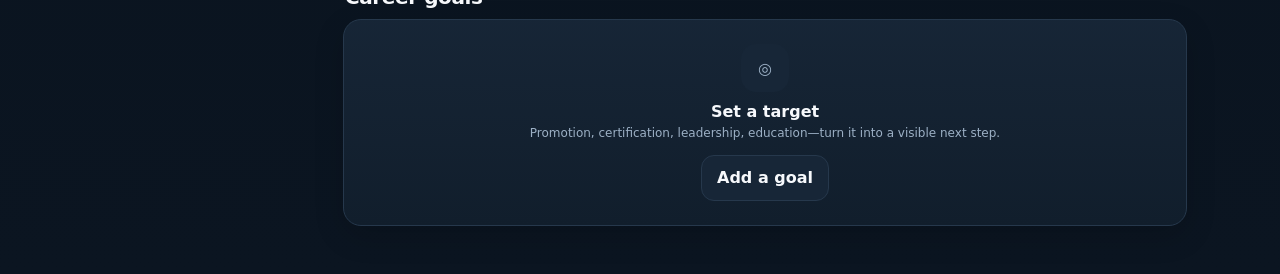
==== commit fb2f0afe: "Upgrade index.html" ====
--- a/index.html
+++ b/index.html
@@ -26,6 +26,7 @@
         <button class="rail-link" data-view="certs"><span>✓</span>Certifications</button>
         <button class="rail-link" data-view="exposures"><span>◈</span>Exposures</button>
         <button class="rail-link" data-view="goals"><span>◎</span>Goals</button>
+        <button class="rail-link" data-view="taskbooks"><span>▣</span>Taskbooks</button>
         <button class="rail-link" data-view="portfolio"><span>★</span>Career report</button>
       </nav>
       <div class="rail-foot">
@@ -193,6 +194,34 @@
     </form>
   </dialog>
 
+  <dialog id="taskbookDialog" class="modal">
+    <form id="taskbookForm">
+      <div class="modal-head">
+        <div><p class="eyebrow">NEW QUALIFICATION PATH</p><h2>Start a taskbook</h2></div>
+        <button type="button" class="icon-btn" data-close-dialog="taskbookDialog" aria-label="Close">×</button>
+      </div>
+      <label>Starting point
+        <select id="taskbookTemplate">
+          <option>Driver / Operator</option><option>Fire Officer I</option><option>Field Training Officer</option><option>Custom taskbook</option>
+        </select>
+      </label>
+      <label>Taskbook name<input id="taskbookName" required maxlength="90" value="Driver / Operator" /></label>
+      <label>Target completion date <span class="optional">optional</span><input id="taskbookDate" type="date" /></label>
+      <p class="privacy-inline compact">Start with a proven outline, then add, rename, complete, or remove tasks to match your department.</p>
+      <button type="submit" class="primary full">Create taskbook</button>
+    </form>
+  </dialog>
+
+  <dialog id="taskDialog" class="modal">
+    <form id="taskForm">
+      <div class="modal-head"><div><p class="eyebrow">TASKBOOK ITEM</p><h2>Add a task</h2></div><button type="button" class="icon-btn" data-close-dialog="taskDialog" aria-label="Close">×</button></div>
+      <input type="hidden" id="taskBookId" />
+      <label>Task description<input id="taskName" required maxlength="140" placeholder="Demonstrate safe apparatus placement" /></label>
+      <label>Evidence or evaluator note <span class="optional">optional</span><textarea id="taskNote" maxlength="240" rows="3" placeholder="What proves this task is complete?"></textarea></label>
+      <button type="submit" class="primary full">Add task</button>
+    </form>
+  </dialog>
+
   <dialog id="dataDialog" class="modal settings-modal">
     <div class="modal-head">
       <div><p class="eyebrow">DATA + SETTINGS</p><h2>Your record belongs to you</h2></div>
--- a/styles.css
+++ b/styles.css
@@ -1,104 +1,39 @@
 :root {
-  --bg: #091018;
-  --panel: #111a24;
-  --panel-2: #152230;
-  --line: #233346;
-  --text: #f4f7fb;
-  --muted: #9fb0c2;
-  --accent: #ff5a36;
-  --accent-2: #ffb24d;
-  --good: #5ed49a;
-  --warn: #ffcc66;
-  --danger: #ff7a78;
-  --shadow: 0 14px 40px rgba(0,0,0,.24);
-  --radius: 18px;
+  --bg:#07101a; --bg-2:#0b1521; --panel:#111e2c; --panel-2:#172637; --panel-soft:#0d1925;
+  --line:#26384c; --line-soft:#1b2b3b; --text:#f7f9fc; --muted:#9cb0c5; --muted-2:#71879d;
+  --accent:#ff5b35; --accent-dark:#d84020; --amber:#f8b84e; --blue:#57a6ff; --teal:#4ed0c5;
+  --good:#5fd19a; --warn:#ffc95d; --danger:#ff7774; --purple:#b792ff;
+  --shadow:0 18px 55px rgba(0,0,0,.28); --shadow-soft:0 10px 30px rgba(0,0,0,.16);
+  --radius-xl:24px; --radius:18px; --radius-sm:12px; --rail:250px; --content:900px;
 }
-* { box-sizing: border-box; }
-html { background: var(--bg); color-scheme: dark; }
-body { margin: 0; min-height: 100vh; background: radial-gradient(circle at 80% -10%, rgba(255,90,54,.15), transparent 28%), var(--bg); color: var(--text); font-family: Inter, ui-sans-serif, system-ui, -apple-system, BlinkMacSystemFont, "Segoe UI", sans-serif; }
-button, input, select, textarea { font: inherit; }
-button { cursor: pointer; }
-.app-shell { width: min(760px, 100%); margin: 0 auto; min-height: 100vh; padding-bottom: 96px; }
-.topbar { position: sticky; top: 0; z-index: 10; display: flex; align-items: center; justify-content: space-between; padding: max(14px, env(safe-area-inset-top)) 18px 12px; background: rgba(9,16,24,.9); backdrop-filter: blur(18px); border-bottom: 1px solid rgba(255,255,255,.04); }
-.brand-wrap { display: flex; align-items: center; gap: 11px; }
-.brand-mark { width: 42px; height: 42px; border-radius: 13px; display: grid; place-items: center; background: linear-gradient(145deg, var(--accent), #cf3219); font-size: 13px; font-weight: 900; letter-spacing: .06em; box-shadow: 0 8px 24px rgba(255,90,54,.25); }
-h1,h2,h3,p { margin-top: 0; }
-h1 { font-size: 20px; margin-bottom: 0; letter-spacing: -.02em; }
-h2 { font-size: clamp(27px, 5vw, 40px); line-height: 1.03; margin: 8px 0 12px; letter-spacing: -.04em; }
-h3 { font-size: 20px; margin-bottom: 0; }
-main { padding: 16px; }
-.eyebrow { margin-bottom: 3px; font-size: 11px; font-weight: 800; letter-spacing: .14em; color: var(--accent-2); }
-.muted { color: var(--muted); line-height: 1.5; }
-.card { background: linear-gradient(180deg, rgba(21,34,48,.96), rgba(15,24,34,.96)); border: 1px solid var(--line); border-radius: var(--radius); box-shadow: var(--shadow); }
-.hero { padding: 22px; display: grid; gap: 18px; }
-.privacy-note { margin: 12px 1px 18px; padding: 12px 14px; border-left: 3px solid var(--warn); background: rgba(255,204,102,.07); border-radius: 8px; color: #f8e8b7; font-size: 13px; line-height: 1.45; }
-.primary, .secondary, .danger { border: 0; border-radius: 13px; padding: 13px 16px; font-weight: 800; }
-.primary { color: #fff; background: linear-gradient(135deg, var(--accent), #df3d20); box-shadow: 0 8px 20px rgba(255,90,54,.22); }
-.secondary { color: var(--text); background: #192738; border: 1px solid #2b3c50; }
-.danger { color: #ffe5e5; background: rgba(255,122,120,.12); border: 1px solid rgba(255,122,120,.32); }
-.full { width: 100%; }
-.icon-btn { width: 42px; height: 42px; border: 1px solid var(--line); border-radius: 12px; background: var(--panel); color: var(--text); font-size: 22px; }
-.text-btn { border: 0; background: transparent; color: var(--accent-2); font-weight: 800; }
-.stats-grid { display: grid; grid-template-columns: repeat(2, minmax(0, 1fr)); gap: 10px; }
-.stat { padding: 15px; display: grid; gap: 4px; }
-.stat span, .stat small { color: var(--muted); font-size: 12px; }
-.stat strong { font-size: 27px; letter-spacing: -.04em; }
-.section-head { display: flex; align-items: end; justify-content: space-between; margin: 28px 2px 10px; }
-.stack { display: grid; gap: 9px; }
-.log-row, .cert-row { padding: 14px; display: grid; grid-template-columns: auto 1fr auto; gap: 12px; align-items: center; }
-.log-icon { width: 42px; height: 42px; border-radius: 13px; display: grid; place-items: center; background: #1b2a3b; border: 1px solid #2b3d53; font-weight: 900; color: var(--accent-2); }
-.log-copy strong, .cert-copy strong { display: block; margin-bottom: 3px; }
-.log-copy span, .cert-copy span { display: block; color: var(--muted); font-size: 12px; line-height: 1.35; }
-.row-meta { text-align: right; color: var(--muted); font-size: 11px; }
-.row-delete { margin-top: 5px; border: 0; background: none; color: #71849a; font-size: 11px; }
-.cert-badge { justify-self: end; border-radius: 999px; padding: 6px 9px; font-size: 11px; font-weight: 800; background: rgba(94,212,154,.1); color: var(--good); }
-.cert-badge.warn { color: var(--warn); background: rgba(255,204,102,.1); }
-.cert-badge.due { color: var(--danger); background: rgba(255,122,120,.1); }
-.career-card { margin-top: 26px; padding: 20px; display: grid; gap: 14px; }
-.empty { padding: 20px; display: grid; gap: 5px; text-align: center; }
-.bottom-nav { position: fixed; z-index: 20; left: 50%; bottom: 0; transform: translateX(-50%); width: min(760px, 100%); display: grid; grid-template-columns: 1fr 1fr 68px 1fr 1fr; align-items: end; padding: 8px 9px max(9px, env(safe-area-inset-bottom)); background: rgba(11,17,24,.96); backdrop-filter: blur(18px); border-top: 1px solid var(--line); }
-.nav-item, .nav-add { border: 0; background: transparent; color: #7f91a5; }
-.nav-item { min-height: 54px; display: grid; place-items: center; gap: 1px; }
-.nav-item span { font-size: 21px; line-height: 1; }
-.nav-item small { font-size: 10px; font-weight: 700; }
-.nav-item.active { color: var(--text); }
-.nav-add { align-self: center; justify-self: center; width: 56px; height: 56px; margin-top: -26px; border-radius: 18px; background: linear-gradient(135deg, var(--accent), #d9361b); color: #fff; font-size: 34px; box-shadow: 0 10px 28px rgba(255,90,54,.35); }
-.modal { width: min(600px, calc(100% - 20px)); max-height: 88vh; overflow: auto; border: 1px solid var(--line); border-radius: 20px; padding: 18px; background: #0f1822; color: var(--text); box-shadow: 0 26px 90px rgba(0,0,0,.5); }
-.modal::backdrop { background: rgba(1,5,9,.76); backdrop-filter: blur(4px); }
-.modal-head { display: flex; justify-content: space-between; align-items: center; margin-bottom: 18px; }
-.modal h3 { font-size: 25px; }
-label { display: grid; gap: 7px; margin: 14px 0; font-weight: 700; font-size: 13px; }
-.optional { color: var(--muted); font-weight: 500; }
-input, select, textarea { width: 100%; border: 1px solid #2a3a4d; border-radius: 12px; padding: 12px; background: #0b131c; color: var(--text); outline: none; }
-input:focus, select:focus, textarea:focus { border-color: #667d98; box-shadow: 0 0 0 3px rgba(102,125,152,.12); }
-textarea { resize: vertical; }
-.segmented { display: grid; grid-template-columns: repeat(4, 1fr); gap: 5px; padding: 5px; background: #0a121b; border-radius: 14px; border: 1px solid var(--line); }
-.seg { border: 0; border-radius: 10px; padding: 10px 6px; background: transparent; color: var(--muted); font-size: 11px; font-weight: 800; }
-.seg.active { background: #213146; color: #fff; }
-.danger-copy { margin: 12px 0 16px; color: #ffb7b5; font-size: 12px; line-height: 1.4; }
-.hidden { display: none !important; }
-.tool-grid { display: grid; gap: 9px; }
-.file-label { display: block; text-align: center; cursor: pointer; }
-.view-title { margin: 8px 0 18px; }
-.filter-row { display: flex; gap: 7px; overflow-x: auto; padding-bottom: 6px; margin-bottom: 12px; }
-.filter { white-space: nowrap; border: 1px solid var(--line); border-radius: 999px; padding: 8px 11px; background: #111c28; color: var(--muted); font-size: 12px; font-weight: 800; }
-.filter.active { color: #fff; border-color: rgba(255,90,54,.5); background: rgba(255,90,54,.12); }
-.portfolio-summary { display: grid; gap: 10px; }
-.portfolio-item { padding: 17px; }
-.portfolio-item strong { font-size: 28px; display: block; }
-.portfolio-item span { color: var(--muted); font-size: 12px; }
-@media (min-width: 640px) {
-  main { padding: 24px; }
-  .hero { grid-template-columns: 1fr auto; align-items: end; padding: 28px; }
-  .stats-grid { grid-template-columns: repeat(4, 1fr); }
-  .career-card { grid-template-columns: 1fr auto; align-items: center; }
+[data-theme="light"] {
+  --bg:#eef3f7; --bg-2:#f7f9fb; --panel:#ffffff; --panel-2:#f5f8fb; --panel-soft:#edf3f7;
+  --line:#d8e2ea; --line-soft:#e6edf2; --text:#13202c; --muted:#5e7387; --muted-2:#7f92a3;
+  --shadow:0 16px 48px rgba(38,55,70,.10); --shadow-soft:0 8px 22px rgba(38,55,70,.08);
 }
-@media (max-width: 460px) {
-  .segmented { grid-template-columns: repeat(2, 1fr); }
-  .log-row, .cert-row { grid-template-columns: auto 1fr; }
-  .row-meta, .cert-badge { grid-column: 2; justify-self: start; text-align: left; }
-}
-@media (prefers-reduced-motion: no-preference) {
-  button { transition: transform .12s ease, opacity .12s ease, background .12s ease; }
-  button:active { transform: scale(.98); }
-}
+*{box-sizing:border-box} html{background:var(--bg);color-scheme:dark} html[data-theme="light"]{color-scheme:light}
+body{margin:0;min-height:100vh;background:radial-gradient(circle at 78% -10%,rgba(255,91,53,.16),transparent 28%),linear-gradient(180deg,var(--bg),var(--bg-2));color:var(--text);font-family:Inter,ui-sans-serif,system-ui,-apple-system,BlinkMacSystemFont,"Segoe UI",sans-serif;-webkit-font-smoothing:antialiased}
+button,input,select,textarea{font:inherit}button{cursor:pointer}button:focus-visible,input:focus-visible,select:focus-visible,textarea:focus-visible{outline:3px solid rgba(87,166,255,.35);outline-offset:2px}
+h1,h2,h3,h4,p{margin-top:0}h2{font-size:clamp(27px,5vw,42px);line-height:1.02;letter-spacing:-.045em;margin:7px 0 11px}h3{font-size:20px;letter-spacing:-.02em;margin-bottom:0}h4{font-size:15px;margin:0}.muted{color:var(--muted);line-height:1.52}.eyebrow{margin:0 0 4px;font-size:10px;font-weight:900;letter-spacing:.16em;color:var(--amber);text-transform:uppercase}.optional{color:var(--muted);font-weight:500}.hidden{display:none!important}
+.app-shell{min-height:100vh}.desktop-rail{display:none}.app-column{min-height:100vh;padding-bottom:92px}.topbar{position:sticky;top:0;z-index:30;display:flex;align-items:center;justify-content:space-between;padding:max(12px,env(safe-area-inset-top)) 16px 10px;background:color-mix(in srgb,var(--bg) 89%,transparent);backdrop-filter:blur(18px);border-bottom:1px solid color-mix(in srgb,var(--line) 65%,transparent)}
+.brand-wrap,.rail-brand{display:flex;align-items:center;gap:10px;border:0;background:none;color:var(--text);text-align:left;padding:0}.brand-wrap strong{display:block;font-size:17px}.brand-mark{width:42px;height:42px;display:grid;place-items:center;border-radius:13px;background:linear-gradient(145deg,var(--accent),var(--accent-dark));color:#fff;font-size:12px;font-weight:950;letter-spacing:.05em;box-shadow:0 8px 25px rgba(255,91,53,.28)}.topbar-actions{display:flex;align-items:center;gap:8px}.connection-badge{display:none;padding:7px 9px;border-radius:999px;border:1px solid var(--line);background:var(--panel-soft);color:var(--muted);font-size:10px;font-weight:800}.icon-btn{width:42px;height:42px;border:1px solid var(--line);border-radius:13px;background:var(--panel);color:var(--text);font-size:18px;font-weight:800;box-shadow:var(--shadow-soft)}
+main{width:min(var(--content),100%);margin:0 auto;padding:16px}.card{background:linear-gradient(180deg,color-mix(in srgb,var(--panel-2) 96%,transparent),var(--panel));border:1px solid var(--line);border-radius:var(--radius);box-shadow:var(--shadow-soft)}
+.hero{position:relative;overflow:hidden;padding:24px;min-height:240px;display:flex;flex-direction:column;justify-content:space-between;background:linear-gradient(135deg,rgba(255,91,53,.12),transparent 48%),linear-gradient(180deg,var(--panel-2),var(--panel))}.hero::after{content:"";position:absolute;right:-46px;top:-56px;width:190px;height:190px;border-radius:50%;border:34px solid rgba(255,255,255,.025);box-shadow:0 0 0 28px rgba(255,255,255,.016)}.hero-copy{position:relative;z-index:1;max-width:620px}.hero h2{max-width:590px}.hero p{max-width:620px}.hero-actions{display:flex;gap:9px;flex-wrap:wrap;position:relative;z-index:1}.primary,.secondary,.danger,.ghost{min-height:46px;border-radius:13px;padding:12px 15px;font-weight:850;border:0}.primary{color:#fff;background:linear-gradient(135deg,var(--accent),var(--accent-dark));box-shadow:0 9px 25px rgba(255,91,53,.24)}.secondary{color:var(--text);background:var(--panel-2);border:1px solid var(--line)}.ghost{color:var(--muted);background:transparent;border:1px solid var(--line)}.danger{color:#ffd9d8;background:rgba(255,119,116,.10);border:1px solid rgba(255,119,116,.32)}.full{width:100%}.compact-button{min-height:40px;padding:8px 12px}
+.privacy-strip{margin:10px 1px 18px;padding:11px 13px;border-radius:12px;display:flex;gap:9px;align-items:flex-start;background:rgba(255,201,93,.07);border:1px solid rgba(255,201,93,.18);color:color-mix(in srgb,var(--text) 84%,var(--amber));font-size:12px;line-height:1.45}.privacy-strip b{color:var(--amber);white-space:nowrap}
+.section-head{display:flex;align-items:end;justify-content:space-between;gap:12px;margin:26px 2px 10px}.section-head p{margin-bottom:3px}.text-btn{border:0;background:transparent;color:var(--amber);font-weight:850;padding:8px 0}.stack{display:grid;gap:9px}.quick-grid{display:grid;grid-template-columns:repeat(2,minmax(0,1fr));gap:9px}.quick-grid .quick-card:last-child{grid-column:1/-1}.quick-card{min-height:112px;text-align:left;padding:14px;border:1px solid var(--line);border-radius:16px;background:var(--panel);color:var(--text);box-shadow:var(--shadow-soft)}.quick-card strong,.quick-card small{display:block}.quick-card strong{margin:10px 0 3px}.quick-card small{color:var(--muted);line-height:1.3}.quick-icon{width:34px;height:34px;display:grid;place-items:center;border-radius:11px;background:rgba(255,91,53,.11);color:var(--accent);font-size:10px;font-weight:950}.quick-card.skill .quick-icon{background:rgba(87,166,255,.11);color:var(--blue)}.quick-card.training .quick-icon{background:rgba(78,208,197,.11);color:var(--teal)}.quick-card.exposure .quick-icon{background:rgba(183,146,255,.11);color:var(--purple)}.quick-card.win .quick-icon{background:rgba(248,184,78,.12);color:var(--amber)}
+.stats-grid{display:grid;grid-template-columns:repeat(2,minmax(0,1fr));gap:9px}.stat{padding:15px}.stat-label{display:flex;align-items:center;justify-content:space-between;gap:7px;color:var(--muted);font-size:11px;font-weight:750}.stat strong{display:block;margin:7px 0 1px;font-size:29px;letter-spacing:-.05em}.stat small{color:var(--muted-2);font-size:10px}.trend-dot{width:8px;height:8px;border-radius:50%;background:var(--good)}
+.pulse-card{padding:17px;display:grid;gap:14px}.pulse-top{display:flex;align-items:center;justify-content:space-between;gap:12px}.pulse-score{width:62px;height:62px;border-radius:50%;display:grid;place-items:center;background:conic-gradient(var(--good) var(--pulse,0%),var(--line-soft) 0);position:relative}.pulse-score::after{content:"";position:absolute;inset:6px;border-radius:50%;background:var(--panel)}.pulse-score strong{position:relative;z-index:1;font-size:16px}.pulse-list{display:grid;gap:8px}.pulse-row{display:grid;grid-template-columns:1fr auto;gap:12px;align-items:center;font-size:12px}.pulse-row span{color:var(--muted)}.pulse-row b{font-size:11px}.progress-track{height:7px;border-radius:999px;background:var(--line-soft);overflow:hidden}.progress-fill{height:100%;border-radius:999px;background:linear-gradient(90deg,var(--accent),var(--amber));width:var(--progress,0%)}
+.log-row,.cert-row,.exposure-row,.goal-row{padding:14px;display:grid;grid-template-columns:auto minmax(0,1fr) auto;gap:12px;align-items:center}.record-icon{width:42px;height:42px;border-radius:13px;display:grid;place-items:center;background:var(--panel-2);border:1px solid var(--line);font-size:10px;font-weight:950;color:var(--amber)}.record-icon.skill{color:var(--blue)}.record-icon.training{color:var(--teal)}.record-icon.exposure{color:var(--purple)}.record-icon.win{color:var(--amber)}.record-copy{min-width:0}.record-copy strong{display:block;margin-bottom:3px;white-space:nowrap;overflow:hidden;text-overflow:ellipsis}.record-copy span{display:block;color:var(--muted);font-size:12px;line-height:1.4;overflow-wrap:anywhere}.record-meta{text-align:right;color:var(--muted-2);font-size:10px;white-space:nowrap}.record-actions{display:flex;justify-content:flex-end;gap:4px;margin-top:5px}.mini-action{border:0;background:transparent;color:var(--muted);padding:4px;font-size:10px}.status-pill{display:inline-flex;align-items:center;gap:5px;padding:6px 8px;border-radius:999px;background:rgba(95,209,154,.10);color:var(--good);font-size:10px;font-weight:850}.status-pill.warn{color:var(--warn);background:rgba(255,201,93,.10)}.status-pill.danger{color:var(--danger);background:rgba(255,119,116,.10)}.status-pill.neutral{color:var(--muted);background:var(--panel-soft)}
+.empty{padding:24px 18px;text-align:center}.empty-icon{width:48px;height:48px;margin:0 auto 10px;border-radius:15px;display:grid;place-items:center;background:var(--panel-2);color:var(--muted);font-weight:900}.empty strong{display:block}.empty span{display:block;color:var(--muted);font-size:12px;margin-top:4px;line-height:1.45}.backup-nudge{margin-top:12px;padding:14px;display:flex;align-items:center;justify-content:space-between;gap:10px;border:1px dashed rgba(255,201,93,.32);border-radius:14px;background:rgba(255,201,93,.05)}.backup-nudge p{margin:0;color:var(--muted);font-size:12px;line-height:1.4}
+.view-title{margin:6px 0 18px}.view-title .title-actions{display:flex;gap:8px;flex-wrap:wrap;margin-top:14px}.search-row{display:grid;grid-template-columns:1fr auto;gap:8px;margin-bottom:10px}.search-field{position:relative}.search-field input{padding-left:38px}.search-field span{position:absolute;left:13px;top:50%;transform:translateY(-50%);color:var(--muted)}.filter-row{display:flex;gap:6px;overflow:auto;padding:2px 0 8px;margin-bottom:8px;scrollbar-width:none}.filter-row::-webkit-scrollbar{display:none}.filter{white-space:nowrap;min-height:37px;border:1px solid var(--line);border-radius:999px;padding:8px 11px;background:var(--panel);color:var(--muted);font-size:11px;font-weight:850}.filter.active{color:#fff;background:rgba(255,91,53,.14);border-color:rgba(255,91,53,.45)}
+.cert-summary{display:grid;grid-template-columns:repeat(3,1fr);gap:8px;margin-bottom:16px}.summary-chip{padding:13px;border:1px solid var(--line);border-radius:14px;background:var(--panel)}.summary-chip strong{display:block;font-size:22px}.summary-chip span{color:var(--muted);font-size:10px}.cert-progress{margin-top:7px}.cert-progress-head{display:flex;justify-content:space-between;font-size:10px;color:var(--muted);margin-bottom:5px}.goal-row{align-items:start}.goal-progress{margin-top:8px}.goal-progress .progress-track{height:8px}.goal-due{font-size:10px;color:var(--muted);margin-top:5px}.goal-done{opacity:.62}.goal-done .record-copy strong{text-decoration:line-through}
+.exposure-banner{padding:16px;margin-bottom:14px;border-left:3px solid var(--purple);background:rgba(183,146,255,.06);border-radius:0 14px 14px 0;color:var(--muted);font-size:12px;line-height:1.5}.exposure-banner strong{color:var(--text)}
+.report-hero{padding:20px;display:grid;gap:15px}.profile-line{display:flex;justify-content:space-between;gap:12px;align-items:flex-start}.profile-avatar{width:54px;height:54px;border-radius:17px;display:grid;place-items:center;background:linear-gradient(145deg,var(--accent),var(--accent-dark));font-weight:950;color:#fff}.profile-copy{flex:1}.profile-copy h3{font-size:24px}.profile-copy p{margin:4px 0 0}.report-grid{display:grid;grid-template-columns:repeat(2,1fr);gap:8px}.report-stat{padding:14px;border-radius:14px;background:var(--panel-soft);border:1px solid var(--line-soft)}.report-stat strong{display:block;font-size:25px}.report-stat span{color:var(--muted);font-size:10px}.rank-list{display:grid;gap:7px}.rank-row{display:grid;grid-template-columns:minmax(0,1fr) auto;gap:8px;align-items:center;padding:10px 12px;border-radius:12px;background:var(--panel-soft)}.rank-row span{font-size:12px}.rank-row b{font-size:11px;color:var(--muted)}
+.bottom-nav{position:fixed;z-index:40;left:0;right:0;bottom:0;display:grid;grid-template-columns:1fr 1fr 70px 1fr 1fr;align-items:end;padding:7px 8px max(8px,env(safe-area-inset-bottom));background:color-mix(in srgb,var(--bg) 94%,transparent);backdrop-filter:blur(20px);border-top:1px solid var(--line)}.nav-item,.nav-add{border:0;background:transparent;color:var(--muted-2)}.nav-item{min-height:54px;display:grid;place-items:center;align-content:center;gap:2px}.nav-item span{font-size:20px;line-height:1}.nav-item small{font-size:9px;font-weight:800}.nav-item.active{color:var(--text)}.nav-add{align-self:center;justify-self:center;width:56px;height:56px;margin-top:-24px;border-radius:18px;background:linear-gradient(135deg,var(--accent),var(--accent-dark));color:#fff;font-size:32px;box-shadow:0 12px 30px rgba(255,91,53,.36)}
+.modal{width:min(620px,calc(100% - 18px));max-height:90vh;overflow:auto;border:1px solid var(--line);border-radius:22px;padding:18px;background:var(--panel);color:var(--text);box-shadow:0 28px 95px rgba(0,0,0,.55)}.modal::backdrop{background:rgba(1,6,10,.74);backdrop-filter:blur(5px)}.modal-head{display:flex;align-items:flex-start;justify-content:space-between;gap:12px;margin-bottom:16px}.modal h2{font-size:28px}.capture-grid{display:grid;grid-template-columns:repeat(2,1fr);gap:9px}.capture-choice{min-height:125px;text-align:left;padding:15px;border:1px solid var(--line);border-radius:17px;background:var(--panel-2);color:var(--text)}.capture-choice.wide{grid-column:1/-1;min-height:95px}.capture-choice strong,.capture-choice small{display:block}.capture-choice strong{margin:10px 0 3px}.capture-choice small{color:var(--muted);line-height:1.3}.capture-icon{width:38px;height:38px;border-radius:12px;display:grid;place-items:center;background:rgba(255,91,53,.12);color:var(--accent);font-size:10px;font-weight:950}.capture-icon.ems{background:rgba(87,166,255,.11);color:var(--blue)}.capture-icon.train{background:rgba(78,208,197,.11);color:var(--teal)}.capture-icon.expose{background:rgba(183,146,255,.11);color:var(--purple)}.capture-icon.win{background:rgba(248,184,78,.12);color:var(--amber)}
+label{display:grid;gap:7px;margin:13px 0;font-size:12px;font-weight:800}.field-grid{display:grid;gap:0 10px}.field-grid.two{grid-template-columns:1fr}input,select,textarea{width:100%;min-height:46px;border:1px solid var(--line);border-radius:12px;padding:11px 12px;background:var(--panel-soft);color:var(--text);outline:none}textarea{resize:vertical;line-height:1.45}input[type="range"]{padding:0;min-height:32px;accent-color:var(--accent)}.segmented{display:grid;grid-template-columns:repeat(2,1fr);gap:5px;padding:5px;border:1px solid var(--line);border-radius:14px;background:var(--panel-soft)}.seg{min-height:40px;border:0;border-radius:10px;background:transparent;color:var(--muted);font-size:10px;font-weight:850}.seg.active{background:var(--panel-2);color:var(--text);box-shadow:var(--shadow-soft)}.privacy-inline{margin:14px 0 0;padding:11px 12px;border-radius:12px;background:rgba(255,201,93,.06);border:1px solid rgba(255,201,93,.16);color:var(--muted);font-size:11px;line-height:1.45}.privacy-inline strong{color:var(--warn)}.privacy-inline.compact{margin:10px 0 14px}.form-warning{padding:11px 12px;border-radius:12px;background:rgba(255,119,116,.10);border:1px solid rgba(255,119,116,.25);color:var(--danger);font-size:11px;line-height:1.4}.tool-grid{display:grid;gap:8px}.file-label{display:flex;align-items:center;justify-content:center;cursor:pointer}.settings-section{display:flex;align-items:center;justify-content:space-between;gap:14px;padding:14px 0;border-top:1px solid var(--line-soft)}.settings-section:first-of-type{border-top:0}.settings-section p{margin:3px 0 0;color:var(--muted);font-size:11px;line-height:1.45}.settings-section.vertical{display:grid;justify-content:stretch}.danger-zone{margin-top:3px}.toast{position:fixed;z-index:100;left:50%;bottom:90px;transform:translate(-50%,20px);min-width:min(340px,calc(100% - 28px));max-width:520px;padding:12px 14px;border-radius:13px;background:#152231;color:#fff;border:1px solid #2d4258;box-shadow:0 16px 45px rgba(0,0,0,.35);font-size:12px;font-weight:750;opacity:0;pointer-events:none;transition:.22s ease}.toast.show{opacity:1;transform:translate(-50%,0)}
+@media(min-width:520px){.quick-grid .quick-card:last-child{grid-column:auto}.connection-badge{display:inline-flex}.quick-grid{grid-template-columns:repeat(5,1fr)}.quick-card{min-height:126px}.field-grid.two{grid-template-columns:repeat(2,1fr)}.segmented{grid-template-columns:repeat(4,1fr)}.report-grid{grid-template-columns:repeat(4,1fr)}}
+@media(min-width:980px){.app-shell{display:grid;grid-template-columns:var(--rail) 1fr}.desktop-rail{position:sticky;top:0;height:100vh;display:flex;flex-direction:column;padding:22px 16px;background:color-mix(in srgb,var(--bg) 93%,transparent);border-right:1px solid var(--line)}.rail-brand{width:100%;padding:2px 4px 22px}.rail-brand>span:last-child{display:grid;gap:2px}.rail-brand strong{font-size:16px}.rail-brand small{font-size:10px;color:var(--muted)}.rail-nav{display:grid;gap:5px}.rail-link{display:flex;align-items:center;gap:11px;width:100%;min-height:45px;border:0;border-radius:12px;padding:9px 11px;background:transparent;color:var(--muted);font-size:12px;font-weight:800;text-align:left}.rail-link span{width:22px;text-align:center;font-size:16px}.rail-link.active{background:var(--panel);color:var(--text);box-shadow:var(--shadow-soft)}.rail-foot{margin-top:auto}.rail-foot p{padding:10px 12px 0;color:var(--muted-2);font-size:9px;line-height:1.5}.app-column{padding-bottom:0}.topbar{padding:14px 24px}.mobile-brand{visibility:hidden}.bottom-nav{display:none}main{padding:24px 28px 48px}.hero{padding:30px;min-height:270px}.quick-grid{gap:10px}.stats-grid{grid-template-columns:repeat(4,1fr)}.toast{bottom:28px}.modal{padding:22px}.report-hero{padding:24px}}
+@media(max-width:430px){.log-row,.cert-row,.exposure-row,.goal-row{grid-template-columns:auto 1fr}.record-meta{grid-column:2;text-align:left}.record-actions{justify-content:flex-start}.capture-choice{min-height:118px}.modal{padding:15px}.topbar{padding-left:12px;padding-right:12px}.brand-mark{width:39px;height:39px}.hero{padding:20px}.hero h2{font-size:30px}}
+@media(prefers-reduced-motion:no-preference){button{transition:transform .12s ease,background .15s ease,border-color .15s ease,opacity .15s ease}button:active{transform:scale(.985)}.quick-card:hover,.capture-choice:hover{border-color:color-mix(in srgb,var(--accent) 38%,var(--line));transform:translateY(-1px)}}
+@media print{.desktop-rail,.topbar,.bottom-nav,.no-print,.record-actions,.text-btn,.title-actions{display:none!important}body,html{background:#fff!important;color:#111!important}.app-shell{display:block}.app-column{padding:0}main{width:100%;padding:0}.card,.report-stat,.rank-row{box-shadow:none!important;border:1px solid #ddd!important;background:#fff!important;color:#111!important}.muted,.record-copy span,.report-stat span,.rank-row b{color:#555!important}.report-hero{border:0!important}.eyebrow{color:#a43a25!important}}
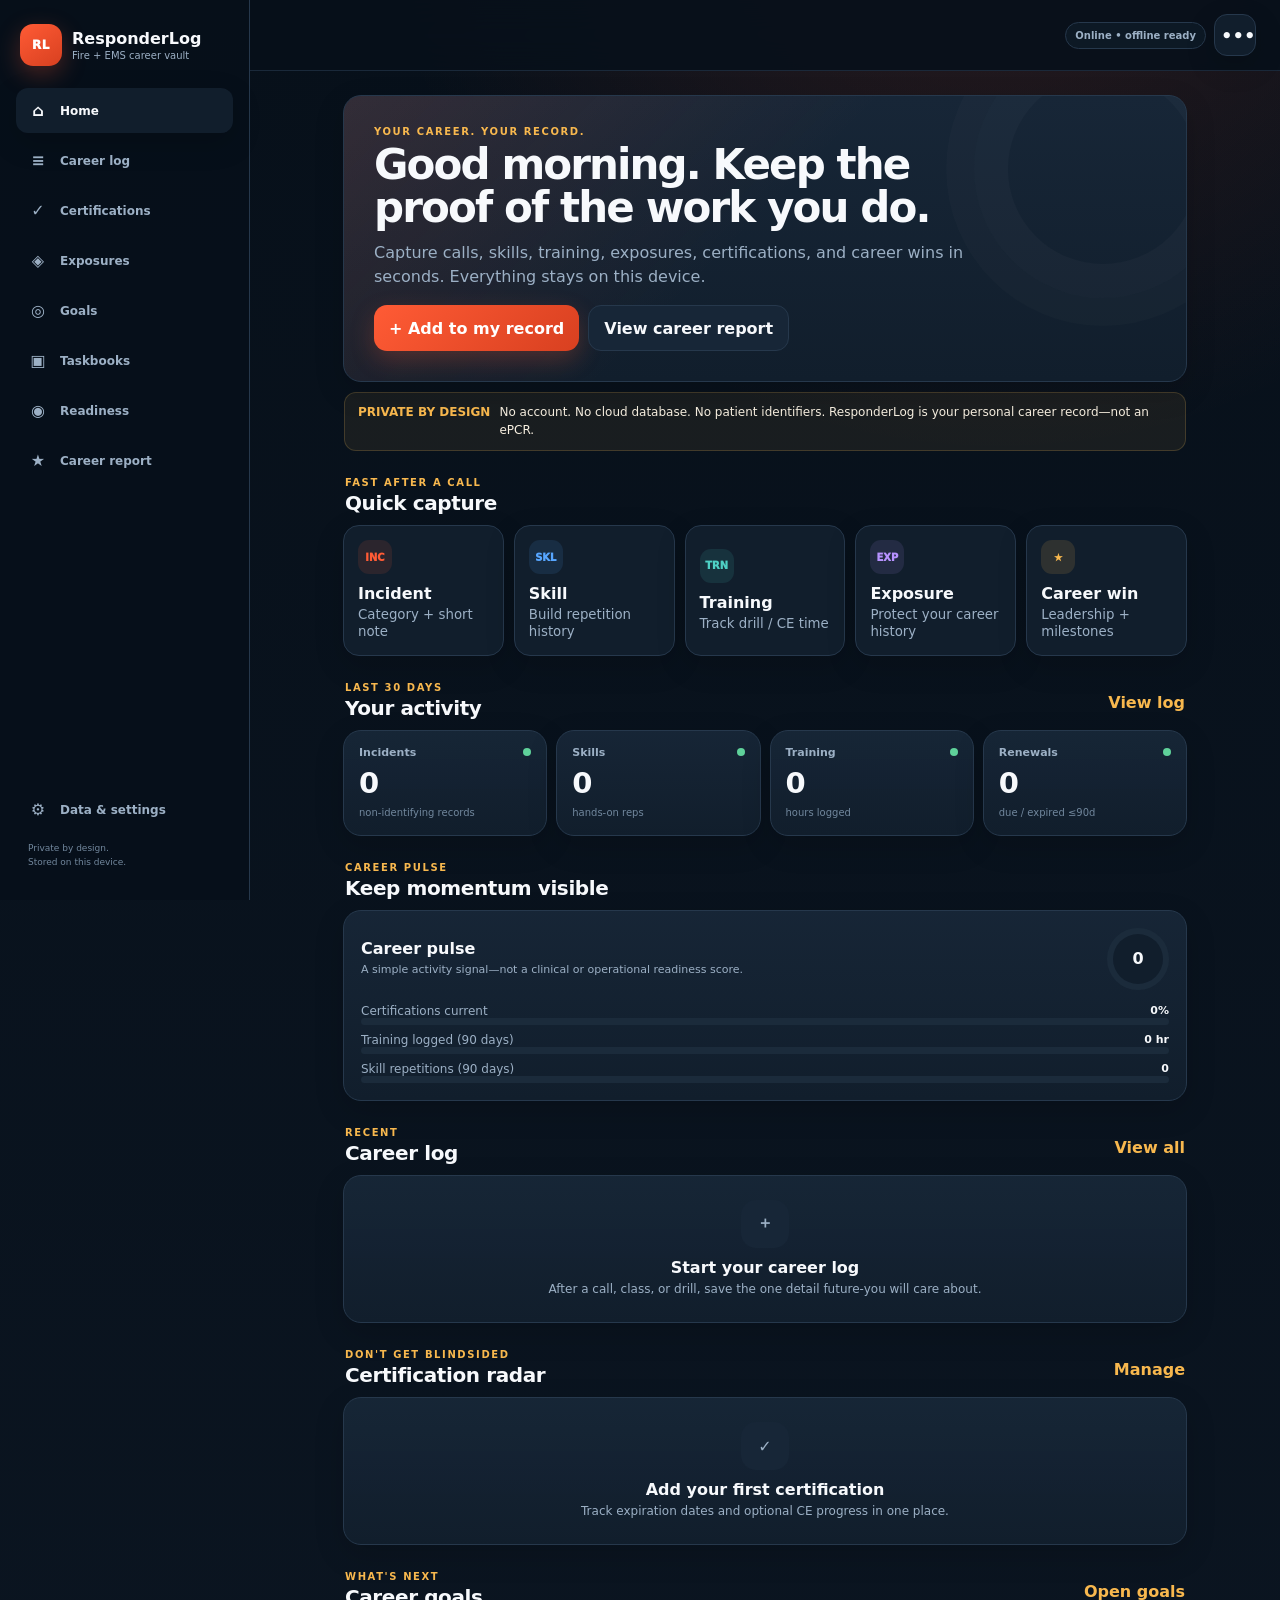
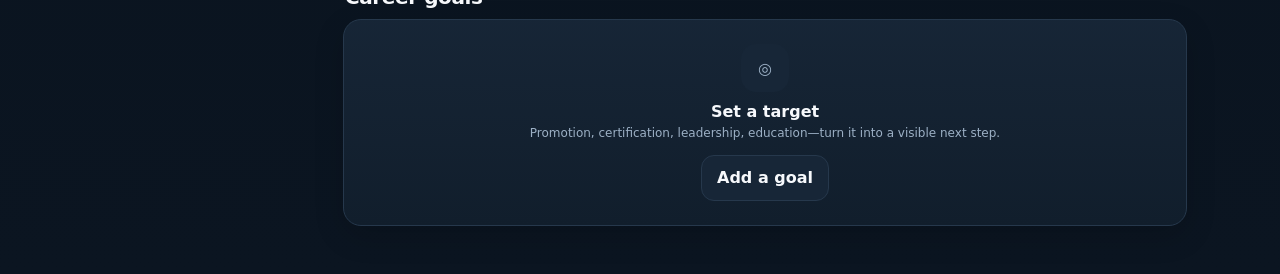
==== commit ea7cdb36: "Add promotion readiness to index.html" ====
--- a/index.html
+++ b/index.html
@@ -12,6 +12,7 @@
   <link rel="manifest" href="manifest.json" />
   <link rel="icon" href="icon.svg" type="image/svg+xml" />
   <link rel="stylesheet" href="styles.css" />
+  <link rel="stylesheet" href="readiness.css" />
 </head>
 <body>
   <div class="app-shell">
@@ -27,6 +28,7 @@
         <button class="rail-link" data-view="exposures"><span>◈</span>Exposures</button>
         <button class="rail-link" data-view="goals"><span>◎</span>Goals</button>
         <button class="rail-link" data-view="taskbooks"><span>▣</span>Taskbooks</button>
+        <button class="rail-link" data-view="readiness"><span>◉</span>Readiness</button>
         <button class="rail-link" data-view="portfolio"><span>★</span>Career report</button>
       </nav>
       <div class="rail-foot">
--- a/styles.css
+++ b/styles.css
@@ -37,3 +37,4 @@
 @media(max-width:430px){.log-row,.cert-row,.exposure-row,.goal-row{grid-template-columns:auto 1fr}.record-meta{grid-column:2;text-align:left}.record-actions{justify-content:flex-start}.capture-choice{min-height:118px}.modal{padding:15px}.topbar{padding-left:12px;padding-right:12px}.brand-mark{width:39px;height:39px}.hero{padding:20px}.hero h2{font-size:30px}}
 @media(prefers-reduced-motion:no-preference){button{transition:transform .12s ease,background .15s ease,border-color .15s ease,opacity .15s ease}button:active{transform:scale(.985)}.quick-card:hover,.capture-choice:hover{border-color:color-mix(in srgb,var(--accent) 38%,var(--line));transform:translateY(-1px)}}
 @media print{.desktop-rail,.topbar,.bottom-nav,.no-print,.record-actions,.text-btn,.title-actions{display:none!important}body,html{background:#fff!important;color:#111!important}.app-shell{display:block}.app-column{padding:0}main{width:100%;padding:0}.card,.report-stat,.rank-row{box-shadow:none!important;border:1px solid #ddd!important;background:#fff!important;color:#111!important}.muted,.record-copy span,.report-stat span,.rank-row b{color:#555!important}.report-hero{border:0!important}.eyebrow{color:#a43a25!important}}
+.taskbook-grid{display:grid;gap:12px}.taskbook-card{text-align:left;padding:20px;color:var(--text);border:1px solid var(--line);width:100%}.taskbook-card h3{font-size:20px;margin:16px 0 5px}.taskbook-card p{color:var(--muted);font-size:11px;margin:0 0 14px}.taskbook-card>strong{display:block;text-align:right;margin-top:8px;font-size:12px}.taskbook-meter{padding:18px;margin-bottom:12px}.taskbook-meter>div:first-child{display:flex;justify-content:space-between;margin-bottom:10px}.taskbook-meter span{color:var(--muted);font-size:12px}.task-list{display:grid;gap:8px}.task-row{display:grid;grid-template-columns:auto minmax(0,1fr) auto auto;gap:11px;align-items:center;padding:13px}.task-row>div{display:grid}.task-row span,.task-row small{color:var(--muted);font-size:10px}.task-row.done{opacity:.68}.task-row.done>div strong{text-decoration:line-through}.task-check{width:29px;height:29px;border-radius:9px;border:1px solid var(--line);background:var(--panel-soft);color:#fff}.task-row.done .task-check{background:var(--good);border-color:var(--good)}.danger-text{color:var(--danger)!important}@media(min-width:700px){.taskbook-grid{grid-template-columns:repeat(2,1fr)}}@media(max-width:520px){.task-row{grid-template-columns:auto 1fr}.task-row>small,.task-row>.mini-action{grid-column:2}.task-row>.mini-action{justify-self:start}}
